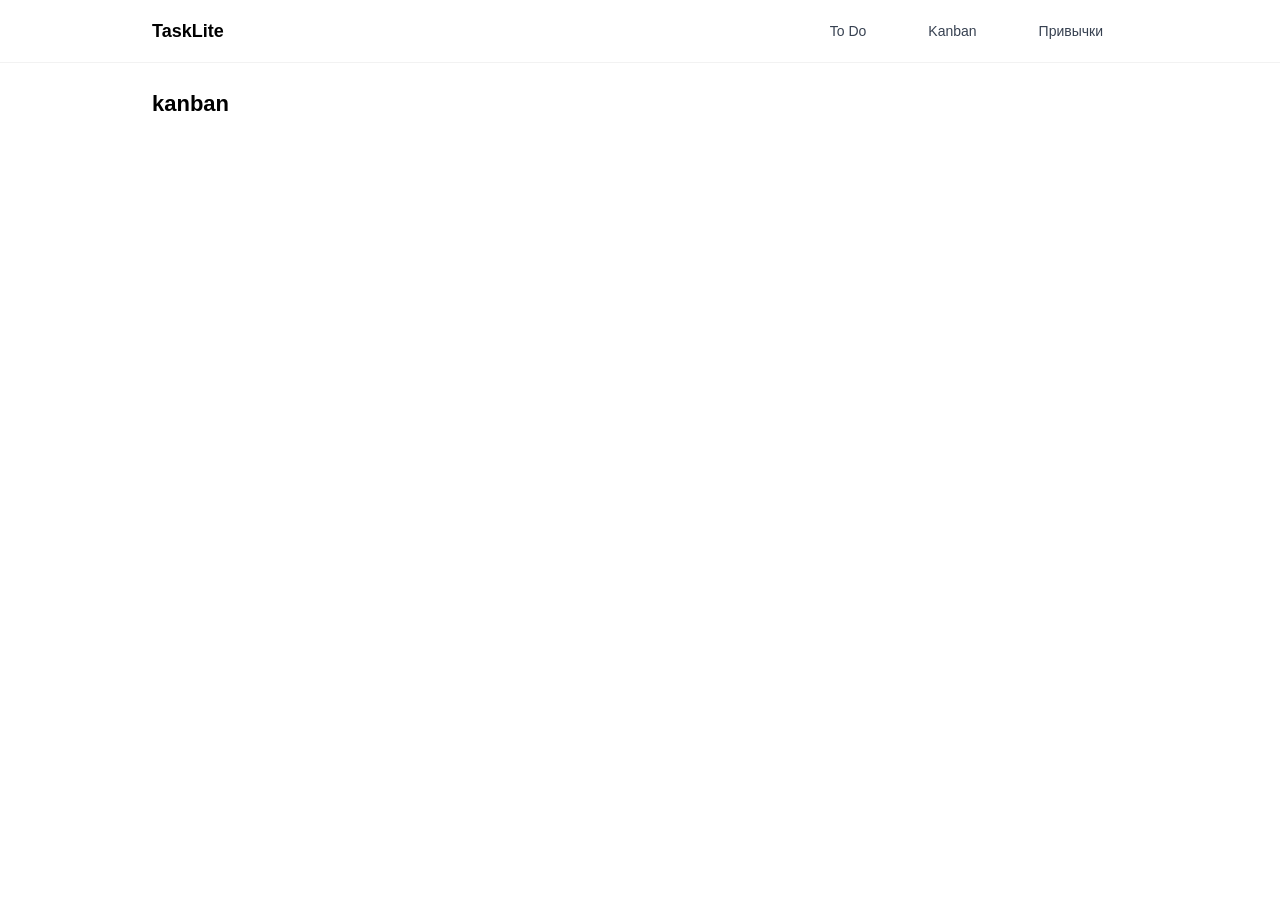
==== objects/kanban.html @ 510a9640 "commit.1" ====
<!DOCTYPE html>
<html lang="ru">
  <head>
      <meta charset="utf-8">
      <meta name="viewport" content="width-device-width, initial-scale-1" />
      <title>TaskLite - kanban</title>
      <link rel="stylesheet" href="css/style.css" /> 
  </head>
  <body class="kanban">
      <header class="header">
         <div class="container header_container">
             <div class="header_title">TaskLite</div>
             <nav class="tabs">
                  <a href="index.html" class="tab">To Do</a>
                  <a href="kanban.html" class="tab active">Kanban</a>
                  <a href="habist.html" class="tab">Привычки</a>
             </nav>
         </div>
      </header>
      <main class="container">
        <h1 class="page-title">kanban</h1>
      </main>
  </body>    
</html>
---- objects/css/style.css ----
/* ===== БАЗА: контейнеры, типографика =====*/
*{box-sizing: border-box;}
html, body{
    margin: 0;
    font-family: "Inter", sans-serif;
    height: 100%;
}
.container{
    max-width: 1024px;
    margin: 0 auto;
    padding: 0 24px;
}

/* Шапка */
.header{
    position: sticky;
    top: 0;
    z-index: 10;
    border-bottom: 1px solid rgba(0, 0, 0, 0.05);
    background: rgba(255, 255, 255, 0.65);
}
.header_container{
    display: flex;
    align-items: center;
    justify-content: space-between;
    padding-top: 14px;
    padding-bottom: 14px;
}
.header_title{
    font-size: 18px;
    font-weight: 700;
}
.tabs{
    display: flex;
    gap: 12px;
}
.tab{
    text-decoration: none;
    background-color: transparent;
    border: 1px solid transparent;
    border-radius: 8px;
    padding: 8px 24px;
    font-size: 14px;
    font-weight: 500;
    color: #374151;
    cursor: pointer;
}
.todo.tab.active{
    background: #e3ddf4;
    border: 1px solid rgba(126, 102, 205, 0.55);
    color: #7e66cd;
}
.todo{
    background:
    radial-gradient(1200px 900px at 20% 25%, #ebe6f5 0%, transparent 60%)
    radial-gradient(1200px 900px at 80% 35%, #f6eee4 0%, transparent 60%)
    radial-gradient(1200px 900px at 20% 25%, #e6eef6 0%, transparent 60%)
    linear-gradient(#f6f3f9, #fbfaf8);
    background-attachment: fixed;
}
.task{
    padding: 10px 12px;
    border: 1px solid rgba(30, 10, 60, 0.12);
    border-radius: 8px;
    background: #fff;
    margin-bottom: 15px;
    display: flex;
    align-items: center;
    justify-content: space-between;
    gap: 8px;
}
.task_title{
    font-size: 14px;
    font-weight: 700;
    margin-bottom: 4px;
    color: #221c2a;
}
.task_meta{
    font-size: 12px;
    color: #8a8398;
}
.task_actioms{
    display: flex;
    align-items: center;
    gap: 8px;
}
.page-title{
    font-size: 22px;
    font-weight: 600;
    margin: 28px 0 20px;
}
.tabs_item{
    padding: 10px 15px;
    border: 1px solid rgba(30, 10, 60, 0.12);
    border-radius: 8px;
    font-size: 14px;
    font-weight: 500;
    background: fff;
    color: #5e5472;
    cursor: pointer;
    transition: background .2s, color .2s, border-color .2s;
}
.tabs_item:hover{
    background: #f6f4ff;
    border-color: rgba(30, 10, 60, 0.2);
    color: #635cc6;
}
.tabs_item--active{
    background: #efeaff;
    border-color: #cfc6f5;
    color: #735cc6;
}
.tooldar_sort{
    padding: 10px 28px 10px 10px;
    font-size: 14px;
    border: 1px solid rgba(30, 10, 60, 0.12);
    border-radius: 8px;
    background: #fff;
    font-weight: 500;
    color: #5e5472;
}
.tasks_action:hover {
    background: #f6f4ff;
    border-color: rgba(30, 10, 60, 0.2);
    box-shadow: 0 6px 12px rgba(126, 102, 205, 0.18);
}
.task_action:focus-visible {
    outline: none;
    box-shadow: 0 0 0 3px rgba(126, 102, 205, 0.22);
}
.task_action:active {
    transform: translateY(1px);
}
.task_icon {
    width: 14px;
    height: 14px;
    display: block;
}
.input--error{
    border-color: #cb6ecb;
    box-shadow: 0 0 4px rgba(203, 110, 110, 0.3);
}
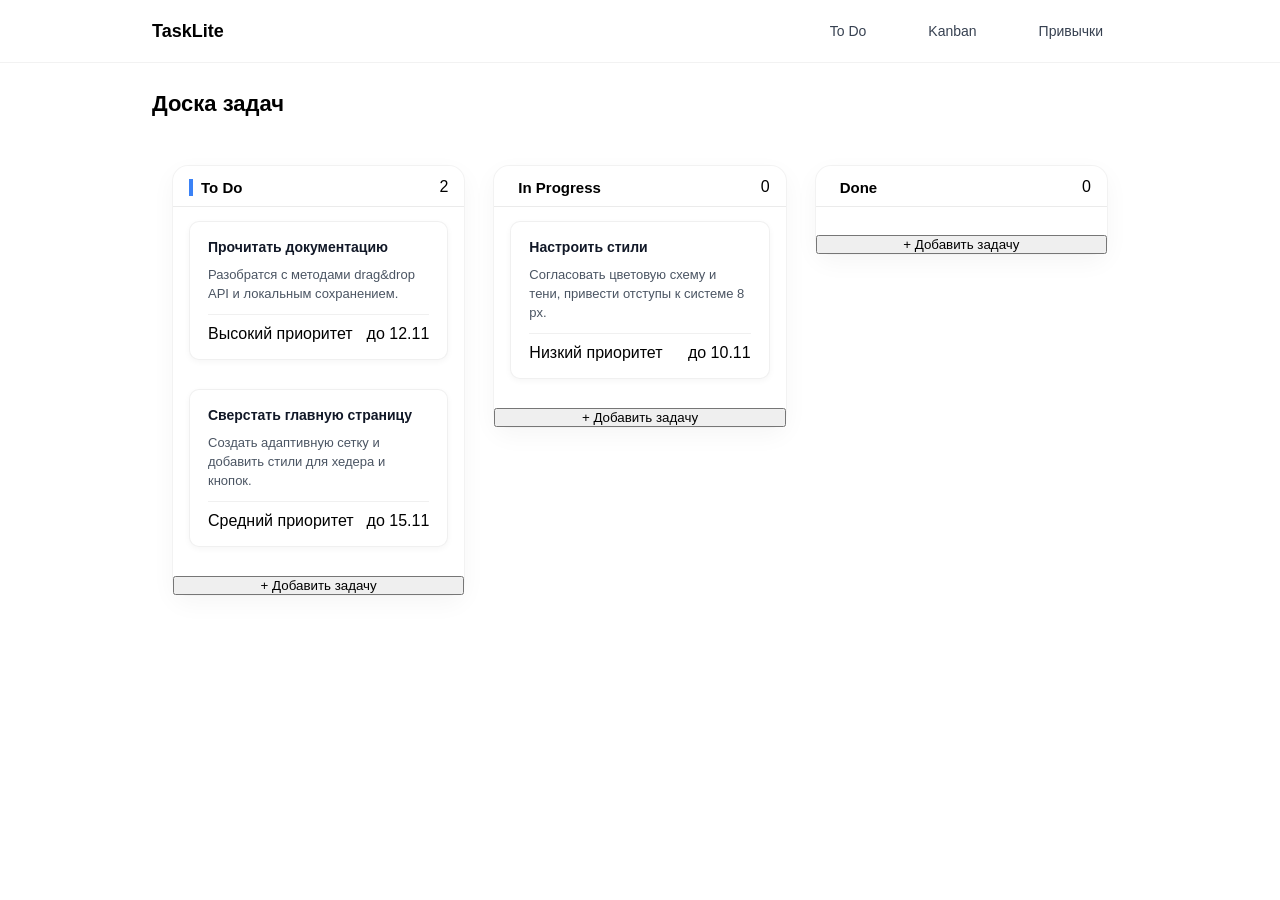
==== commit 21ff053d: "Предпоследний комит" ====
--- a/objects/kanban.html
+++ b/objects/kanban.html
@@ -1,24 +1,85 @@
 <!DOCTYPE html>
 <html lang="ru">
-  <head>
-      <meta charset="utf-8">
-      <meta name="viewport" content="width-device-width, initial-scale-1" />
-      <title>TaskLite - kanban</title>
-      <link rel="stylesheet" href="css/style.css" /> 
-  </head>
-  <body class="kanban">
-      <header class="header">
-         <div class="container header_container">
-             <div class="header_title">TaskLite</div>
-             <nav class="tabs">
-                  <a href="index.html" class="tab">To Do</a>
-                  <a href="kanban.html" class="tab active">Kanban</a>
-                  <a href="habist.html" class="tab">Привычки</a>
-             </nav>
-         </div>
-      </header>
-      <main class="container">
-        <h1 class="page-title">kanban</h1>
-      </main>
-  </body>    
+    <head>
+        <meta charset="utf-8"/>
+        <meta name="vieport" content="width-device-width, initial-scale-1"/>
+        <title>TaskLite - Kanban</title>
+        <link rel="stylesheet" href="css/style.css"/>
+        <link rel="stylesheet" href="css/media.css"/>
+    </head>
+    <body class="kanban">
+        <header class="header">
+            <div class="container header_container">
+                <div class="header_title">TaskLite</div>
+                <nav class="tabs">
+                    <a href="index.html" class="tab">To Do</a>
+                    <a href="kanban.html" class="tab active">Kanban</a>
+                    <a href="habits.html" class="tab">Привычки</a>
+                </nav>    
+            </div>
+        </header>
+        <main class="container">
+            <h1 class="page-title">Доска задач</h1>
+            <div class="board">
+
+                <div class="column" data-status="todo">
+                    <div class="column_header">
+                        <h2>To Do</h2>
+                        <span class="column_count">2</span>
+                    </div>
+                    <div class="task-list">
+                        <article class="task kanban">
+                            <h3 class="task_title">Прочитать документацию</h3>
+                            <p class="task_desc">Разобратся с методами drag&amp;drop API и 
+                                локальным сохранением.</p>
+                                <footer class="task_footer">
+                                    <span class="task_label high">Высокий приоритет</span>
+                                    <span class="task_date">до 12.11</span>
+                                </footer>
+                        </article>
+                        <article class="task kanban">
+                            <h3 class="task_title">Сверстать главную страницу</h3>
+                            <p class="task_desc">Создать адаптивную сетку и 
+                                добавить стили для хедера и кнопок.</p>
+                                <footer class="task_footer">
+                                    <span class="task_label medium">Средний приоритет</span>
+                                    <span class="task_date">до 15.11</span>
+                                </footer>
+                        </article>
+                    </div>
+                    <button class="add-task">+ Добавить задачу</button>
+                    </div>
+                    
+                    <div class="column">
+                    <div class="column_header">
+                        <h2>In Progress</h2>
+                        <span class="column_count">0</span>
+                    </div>
+                    <div class="task-list">
+                        <article class="task kanban">
+                            <h3 class="task_title">Настроить стили</h3>
+                            <p class="task_desc">Согласовать цветовую схему и тени,
+                                привести отступы к системе 8 px.</p>
+                                <footer class="task_footer">
+                                    <span class="task_label low">Низкий приоритет</span>
+                                    <span class="task_date">до 10.11</span>
+                                </footer>
+                        </article>
+                    </div>
+                    <button class="add-task">+ Добавить задачу</button>
+                    </div> 
+
+                    <div class="column">
+                    <div class="column_header">
+                        <h2>Done</h2>
+                        <span class="column_count">0</span>
+                    </div>
+                    <div class="task-list"></div>
+                    <button class="add-task">+ Добавить задачу</button>
+                    </div> 
+                
+                </div>
+        </main>
+        <script scr="kanban.js"></script>
+    </body>
 </html>
--- a/objects/css/style.css
+++ b/objects/css/style.css
@@ -139,4 +139,212 @@
 .input--error{
     border-color: #cb6ecb;
     box-shadow: 0 0 4px rgba(203, 110, 110, 0.3);
+}
+
+
+/* ====Сброс стилей ====*/
+* {
+    margin: 0;
+    padding: 0;
+}
+ul,
+ol {
+    list-style: none;
+}
+a {
+    text-decoration: none;
+    color: inherit;
+}
+img {
+    max-width: 100%;
+    height: auto;
+    display: block;
+}
+.header_logo{
+    display: inline-block;
+}
+.header_link{
+    display: inline-block;
+}
+.header_icon{
+    display: inline-block;
+}
+.card_wrapp{
+    background-color: #0b1919;
+    background-position: center;
+    background-repeat: no-repeat;
+    padding: 30px 16px;
+    width: 255px;
+    height: 180px;
+}
+/*--- модификатор первой карточки---*/
+.card--plant{
+    background-image: URL("/Images/new-house.svg");
+}
+.hero{
+    width: 1440px;
+    height: 550px;
+    background: linear-gradient(rgba(29,47,48,0,7),
+    rgba(29,47,0,7), url("/Images/new-house.svg") center/cover no-repeat)
+}
+
+
+
+
+
+
+.page-title{
+    font-size: 22px;
+    font-weight: 600;
+    margin: 28px 0 28px;
+}
+.tabs_item{
+    padding: 10px 15px;
+    border: 1px solid rgba(30, 10, 60, 0.12);
+    border-start-end-radius: 8px;
+    font-size: 14px;
+    font-weight: 500;
+    background: #fff;
+    color: #5e5472;
+    cursor: pointer;
+    transition: background .2s, color .2s, border-color .2s;
+}
+.tabs_item:hover{
+    background: #f6f4ff;
+    border-color: rgba(30, 10, 60, 0.2);
+    color: #735cc6;
+}
+.toolbar_sort{
+    padding: 10px 28px 10px 10px;
+    font-size: 14px;
+    border: 1px solid rgba(30, 10, 60, 0.12);
+    border-radius: 8px;
+    background: #fff;
+    font-weight: 500;
+    color: #5e5472;
+}
+.board{
+    display: flex;
+    gap: 28px;
+    justify-content: center;
+    align-items: flex-start;
+    max-width: 1200px;
+    margin: 0 auto;
+    padding: 20px;
+}
+.column{
+    background: rgba(255, 255, 255, 0.9);
+    backdrop-filter: blur(8px);
+    border: 1px solid rgba(0, 0, 0, 0.05);
+    border-radius: 16px;
+    width: 320px;
+    display: flex;
+    flex-direction: column;
+    box-shadow: 0 8px 24px rgba(0, 0, 0, 0.04);
+}
+.column_header{
+    display: flex;
+    justify-content: space-between;
+    align-items: center;
+    padding: 12px 16px 10px;
+    border-bottom: 1px solid rgba(0, 0, 0, 0.08);
+}
+.column_header h2{
+    font-size: 15px;
+    font-weight: 600;
+    padding-left: 8px;
+}
+.column-count{
+    font-size: 13px;
+    color: #64748b;
+}
+
+.column[data-status="todo"] .column_header h2{
+    border-left: 4px solid #3b82f6;
+}
+.column[data-status="in-progress"] .column_header h2{
+    border-left: 4px solid #eab308;
+}
+.column[data-status="done"] .column_header h2{
+    border-left: 4px solid #a78bfa;
+}
+
+.task-list{
+    display: flex;
+    flex-direction: column;
+    gap: 14px;
+    padding: 14px 16px;
+}
+.task.kanban{
+    background: #ffffff;
+    border: 1px solid rgba(0, 0, 0, 0.06);
+    border-radius: 10px;
+    padding: 16px 18px;
+    box-shadow: 0 2px 6px rgba(0, 0, 0, 0.04);
+    display: flex;
+    flex-direction: column;
+    gap: 10px;
+    align-items: flex-start;
+    transition: box-shadow 0.2s, transform 0.15s;
+    cursor: grab;
+}
+.task.kanban:hover{
+    transform: translateY(-1px);
+    box-shadow: 0 4px 12px rgba(0, 0, 0, 0.08);
+}
+.task_title{
+    font-size: 14px;
+    font-weight: 600;
+    color: #111827;
+    margin: 0;
+    line-height: 1.3;
+}
+.task_desc{
+    font-size: 13px;
+    color: #4b5563;
+    line-height: 1.45;
+    margin: 0;
+    word-wrap: break-word;
+    border-bottom: 1px solid rgba(0, 0, 0, 0.06);
+    padding-bottom: 10px;
+}
+.task_footer{
+    display: flex;
+    justify-content: space-between;
+    align-items: center;
+    width: 100%;
+}
+.task.kanban.dragging {
+  opacity: 0.6;
+  transform: scale(0.98);
+  cursor: grabbing;
+  box-shadow: 0 4px 14px rgba(0, 0, 0, 0.12);
+}
+.column.drag-over {
+   background: rgba(255, 255, 255, 0.95);
+   box-shadow: 0px 16px 32px 9px rgba(255, 255, 255, 0.2);
+   border-color: rgba(37, 99, 235, 0.3);
+   transition: box-shadow 0.2s, background 0.2s, border-color 0.2s;
+}
+.column.drag-over .column__header h2 {
+  border-left-color: #2563eb;
+}
+
+/* цвета для кнопок*/
+.task {
+  background-color: #fff9c4; 
+  border-left: 4px solid #fbc02d;
+  transition: background-color 0.2s;
+}
+
+/* Выполненная задача */
+.task--done {
+  background-color: #c8e6c9; 
+  border-left-color: #388e3c;
+  opacity: 0.8;
+}
+
+/* При наведении чуть темнее для обоих */
+.task:hover {
+  filter: brightness(0.98);
 }
--- a/objects/css/media.css
+++ b/objects/css/media.css
@@ -0,0 +1,80 @@
+@media(max-width: 1025px){
+    .container{
+        max-width: 1024px;
+        padding-left: 100px;
+        padding-right: 100px;
+    }
+    .cards{
+        display: flex;
+        overflow-x: auto;
+        scroll-snap-type: x mandatory;
+        gap: 16px;
+    }
+    .card{
+        flex: 0 0 100%; /* каждая карточка занимает всю ширину*/
+        scroll-snap-align: start; /* прилипает к краю при прокрутке*/
+    }
+    .artifacts_content{
+        flex-direction: column;
+    }
+}
+@media (max-width: 768px){
+    .container{
+        max-width: 768px;
+        padding-left: 50px;
+        padding-right: 50px;
+    }
+    .nav_list{
+        display: none;
+    }
+}
+@media (max-width: 430px){
+    .container{
+        max-width: 430px;
+        padding-left: 32px;
+        padding-right: 32px;
+    }
+    .hero_title{
+        font-size: 48px; /*вместо 60пх*/
+    }
+    .hero_decsr{
+        display: none;
+    }
+    .hero_conteiner{
+        padding-top: 50;
+        padding-bottom: 50px;
+    }
+    .hero{
+        margin-bottom: 60px; /* меньше воздуха между секциями*/
+    }
+    .support_title{
+        margin-bottom: 45px; /*заголовок ближе к форме*/
+    }
+    .pagination{
+        margin-top: 16px; /*чтобы небыло слишком далеко от карточек*/
+    }
+    .header_icons{
+        gap: 32px;
+    }
+    .artifacts_galarry{
+        width: 255px;
+        overflow-x: auto; /*горизонтальная прокрутка*/
+        overflow-y: hidden; /**вертикальная не нужна*/
+    }
+    .artefacts-gallary img{
+        display: block;
+        width: auto;
+        height: auto;
+        max-width: none;
+        max-height: none;
+    }
+    .support_descr{
+        display: none;
+    }
+    .support_input{
+        min-width: 255px;
+    }
+    .support_btn{
+        padding: 12px 17px;
+    }
+}
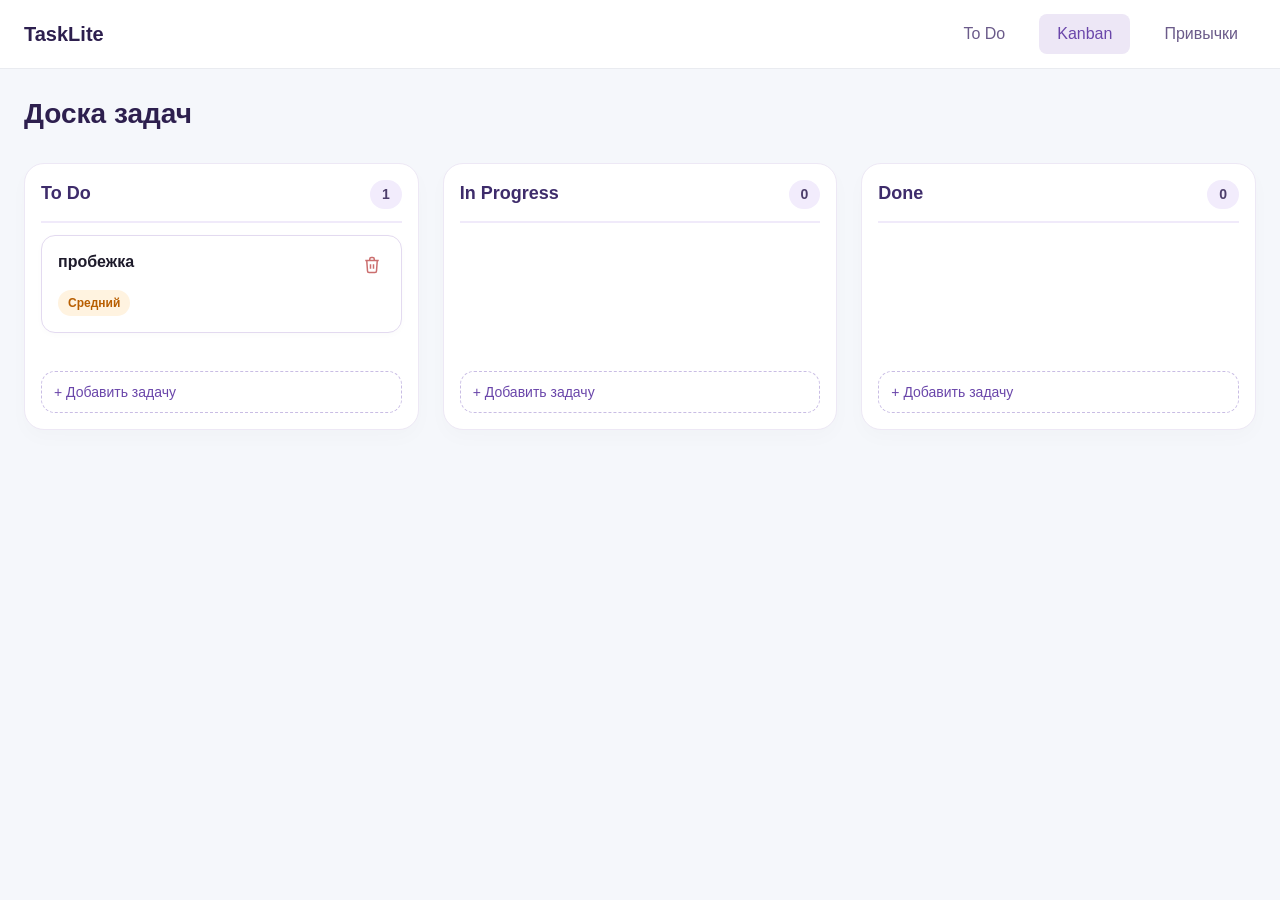
==== commit 0d7a4d7a: "Последний коммит" ====
--- a/objects/kanban.html
+++ b/objects/kanban.html
@@ -1,85 +1,57 @@
 <!DOCTYPE html>
 <html lang="ru">
-    <head>
-        <meta charset="utf-8"/>
-        <meta name="vieport" content="width-device-width, initial-scale-1"/>
-        <title>TaskLite - Kanban</title>
-        <link rel="stylesheet" href="css/style.css"/>
-        <link rel="stylesheet" href="css/media.css"/>
-    </head>
-    <body class="kanban">
-        <header class="header">
-            <div class="container header_container">
-                <div class="header_title">TaskLite</div>
-                <nav class="tabs">
-                    <a href="index.html" class="tab">To Do</a>
-                    <a href="kanban.html" class="tab active">Kanban</a>
-                    <a href="habits.html" class="tab">Привычки</a>
-                </nav>    
-            </div>
+<head>
+  <meta charset="UTF-8">
+  <meta name="viewport" content="width=device-width, initial-scale=1.0">
+  <title>TaskLite – Канбан</title>
+  <link rel="stylesheet" href="css/kanban.style.css">
+</head>
+<body>
+  <header class="header">
+    <div class="container header_container">
+      <div class="header_title">TaskLite</div>
+      <nav class="tabs">
+        <a href="index.html" class="tab">To Do</a>
+        <a href="kanban.html" class="tab active">Kanban</a>
+        <a href="habits.html" class="tab">Привычки</a>
+      </nav>
+    </div>
+  </header>
+
+  <main class="container">
+    <h1 class="page-title">Доска задач</h1>
+    <div class="kanban-board">
+      <!-- Колонка To Do -->
+      <section class="column" data-status="todo">
+        <header class="column__header">
+          <h2>To Do</h2>
+          <span class="column__count">0</span>
         </header>
-        <main class="container">
-            <h1 class="page-title">Доска задач</h1>
-            <div class="board">
+        <div class="task-list"></div>
+        <button class="add-task" type="button">+ Добавить задачу</button>
+      </section>
 
-                <div class="column" data-status="todo">
-                    <div class="column_header">
-                        <h2>To Do</h2>
-                        <span class="column_count">2</span>
-                    </div>
-                    <div class="task-list">
-                        <article class="task kanban">
-                            <h3 class="task_title">Прочитать документацию</h3>
-                            <p class="task_desc">Разобратся с методами drag&amp;drop API и 
-                                локальным сохранением.</p>
-                                <footer class="task_footer">
-                                    <span class="task_label high">Высокий приоритет</span>
-                                    <span class="task_date">до 12.11</span>
-                                </footer>
-                        </article>
-                        <article class="task kanban">
-                            <h3 class="task_title">Сверстать главную страницу</h3>
-                            <p class="task_desc">Создать адаптивную сетку и 
-                                добавить стили для хедера и кнопок.</p>
-                                <footer class="task_footer">
-                                    <span class="task_label medium">Средний приоритет</span>
-                                    <span class="task_date">до 15.11</span>
-                                </footer>
-                        </article>
-                    </div>
-                    <button class="add-task">+ Добавить задачу</button>
-                    </div>
-                    
-                    <div class="column">
-                    <div class="column_header">
-                        <h2>In Progress</h2>
-                        <span class="column_count">0</span>
-                    </div>
-                    <div class="task-list">
-                        <article class="task kanban">
-                            <h3 class="task_title">Настроить стили</h3>
-                            <p class="task_desc">Согласовать цветовую схему и тени,
-                                привести отступы к системе 8 px.</p>
-                                <footer class="task_footer">
-                                    <span class="task_label low">Низкий приоритет</span>
-                                    <span class="task_date">до 10.11</span>
-                                </footer>
-                        </article>
-                    </div>
-                    <button class="add-task">+ Добавить задачу</button>
-                    </div> 
+      <!-- Колонка In Progress -->
+      <section class="column" data-status="in-progress">
+        <header class="column__header">
+          <h2>In Progress</h2>
+          <span class="column__count">0</span>
+        </header>
+        <div class="task-list"></div>
+        <button class="add-task" type="button">+ Добавить задачу</button>
+      </section>
 
-                    <div class="column">
-                    <div class="column_header">
-                        <h2>Done</h2>
-                        <span class="column_count">0</span>
-                    </div>
-                    <div class="task-list"></div>
-                    <button class="add-task">+ Добавить задачу</button>
-                    </div> 
-                
-                </div>
-        </main>
-        <script scr="kanban.js"></script>
-    </body>
+      <!-- Колонка Done -->
+      <section class="column" data-status="done">
+        <header class="column__header">
+          <h2>Done</h2>
+          <span class="column__count">0</span>
+        </header>
+        <div class="task-list"></div>
+        <button class="add-task" type="button">+ Добавить задачу</button>
+      </section>
+    </div>
+  </main>
+  <script src="kanban.js"></script>
+</body>
 </html>
--- a/objects/css/kanban.style.css
+++ b/objects/css/kanban.style.css
@@ -0,0 +1,231 @@
+/* Сброс */
+* {
+  margin: 0;
+  padding: 0;
+  box-sizing: border-box;
+}
+
+body {
+  font-family: 'Inter', 'Segoe UI', sans-serif;
+  background: #f5f7fb;
+  color: #1e1e2f;
+  line-height: 1.5;
+  min-height: 100vh;
+}
+
+.container {
+  max-width: 1280px;
+  margin: 0 auto;
+  padding: 0 24px;
+}
+
+/* Шапка */
+.header {
+  background: white;
+  border-bottom: 1px solid #e9ebf0;
+  padding: 14px 0;
+  margin-bottom: 24px;
+}
+.header_container {
+  display: flex;
+  align-items: center;
+  justify-content: space-between;
+}
+.header_title {
+  font-size: 20px;
+  font-weight: 700;
+  color: #2d1f4e;
+}
+.tabs {
+  display: flex;
+  gap: 16px;
+}
+.tab {
+  text-decoration: none;
+  font-weight: 500;
+  color: #6b5b8a;
+  padding: 8px 18px;
+  border-radius: 8px;
+  transition: all 0.2s;
+  background: transparent;
+}
+.tab.active {
+  background: #ede7f6;
+  color: #6a46aa;
+}
+.tab:hover {
+  background: #f2ecfc;
+}
+
+/* Заголовок страницы */
+.page-title {
+  font-size: 28px;
+  font-weight: 700;
+  margin-bottom: 28px;
+  color: #2d1f4e;
+}
+
+/* Доска */
+.kanban-board {
+  display: flex;
+  gap: 24px;
+  align-items: flex-start;
+  flex-wrap: wrap;
+}
+
+/* Колонка */
+.column {
+  flex: 1;
+  min-width: 300px;
+  background: white;
+  border-radius: 20px;
+  padding: 16px;
+  box-shadow: 0 8px 20px rgba(0, 0, 0, 0.02);
+  border: 1px solid #ede8f5;
+  transition: box-shadow 0.2s, border-color 0.2s;
+}
+
+.column__header {
+  display: flex;
+  align-items: baseline;
+  justify-content: space-between;
+  padding-bottom: 12px;
+  margin-bottom: 12px;
+  border-bottom: 2px solid #f0eafa;
+}
+.column__header h2 {
+  font-size: 18px;
+  font-weight: 600;
+  color: #3e2c6b;
+}
+.column__count {
+  background: #f2ecfc;
+  color: #4d3e6b;
+  font-weight: 600;
+  padding: 4px 12px;
+  border-radius: 40px;
+  font-size: 14px;
+}
+
+/* Список задач */
+.task-list {
+  display: flex;
+  flex-direction: column;
+  gap: 12px;
+  min-height: 120px;
+  margin-bottom: 16px;
+}
+
+/* Карточка задачи */
+.task {
+  background: white;
+  border: 1px solid #e3daf0;
+  border-radius: 14px;
+  padding: 16px;
+  box-shadow: 0 2px 6px rgba(0, 0, 0, 0.02);
+  cursor: grab;
+  transition: box-shadow 0.2s, transform 0.1s;
+  display: flex;
+  flex-direction: column;
+  gap: 8px;
+}
+.task__header {
+  display: flex;
+  align-items: flex-start;
+  justify-content: space-between;
+}
+.task__delete {
+  background: none;
+  border: none;
+  cursor: pointer;
+  padding: 4px;
+  border-radius: 6px;
+  display: flex;
+  align-items: center;
+  justify-content: center;
+  transition: background 0.2s;
+}
+.task__delete:hover {
+  background: #f0eafa;
+}
+.task__delete svg {
+  width: 18px;
+  height: 18px;
+}
+.task:hover {
+  box-shadow: 0 8px 16px rgba(106, 70, 170, 0.08);
+  border-color: #cbbef0;
+  transform: translateY(-1px);
+}
+.task.dragging {
+  opacity: 0.5;
+  cursor: grabbing;
+}
+.task__title {
+  font-size: 16px;
+  font-weight: 600;
+  color: #1e1b2b;
+  line-height: 1.3;
+}
+.task__desc {
+  font-size: 14px;
+  color: #5a4f72;
+  line-height: 1.45;
+  padding-bottom: 8px;
+  border-bottom: 1px solid #f0eafa;
+}
+.task__footer {
+  display: flex;
+  align-items: center;
+  justify-content: space-between;
+  margin-top: 4px;
+}
+.task__label {
+  display: inline-block;
+  padding: 4px 10px;
+  border-radius: 30px;
+  font-size: 12px;
+  font-weight: 600;
+}
+.task__label.high {
+  background: #fdeded;
+  color: #c13b3b;
+}
+.task__label.medium {
+  background: #fff3e0;
+  color: #b85e00;
+}
+.task__label.low {
+  background: #e8f5e9;
+  color: #2e7d32;
+}
+.task__date {
+  font-size: 12px;
+  color: #8f8ba8;
+}
+
+/* Кнопка добавления */
+.add-task {
+  width: 100%;
+  background: transparent;
+  border: 1.5px dashed #c9bde4;
+  border-radius: 14px;
+  padding: 12px;
+  font-size: 14px;
+  font-weight: 500;
+  color: #6a46aa;
+  cursor: pointer;
+  transition: all 0.2s;
+  text-align: left;
+}
+.add-task:hover {
+  background: #f9f5ff;
+  border-color: #9f85d9;
+}
+
+/* Drag-over эффект */
+.column.drag-over {
+  background: #fbf9ff;
+  border-color: #9f85d9;
+  box-shadow: 0 0 0 3px rgba(106, 70, 170, 0.1);
+}
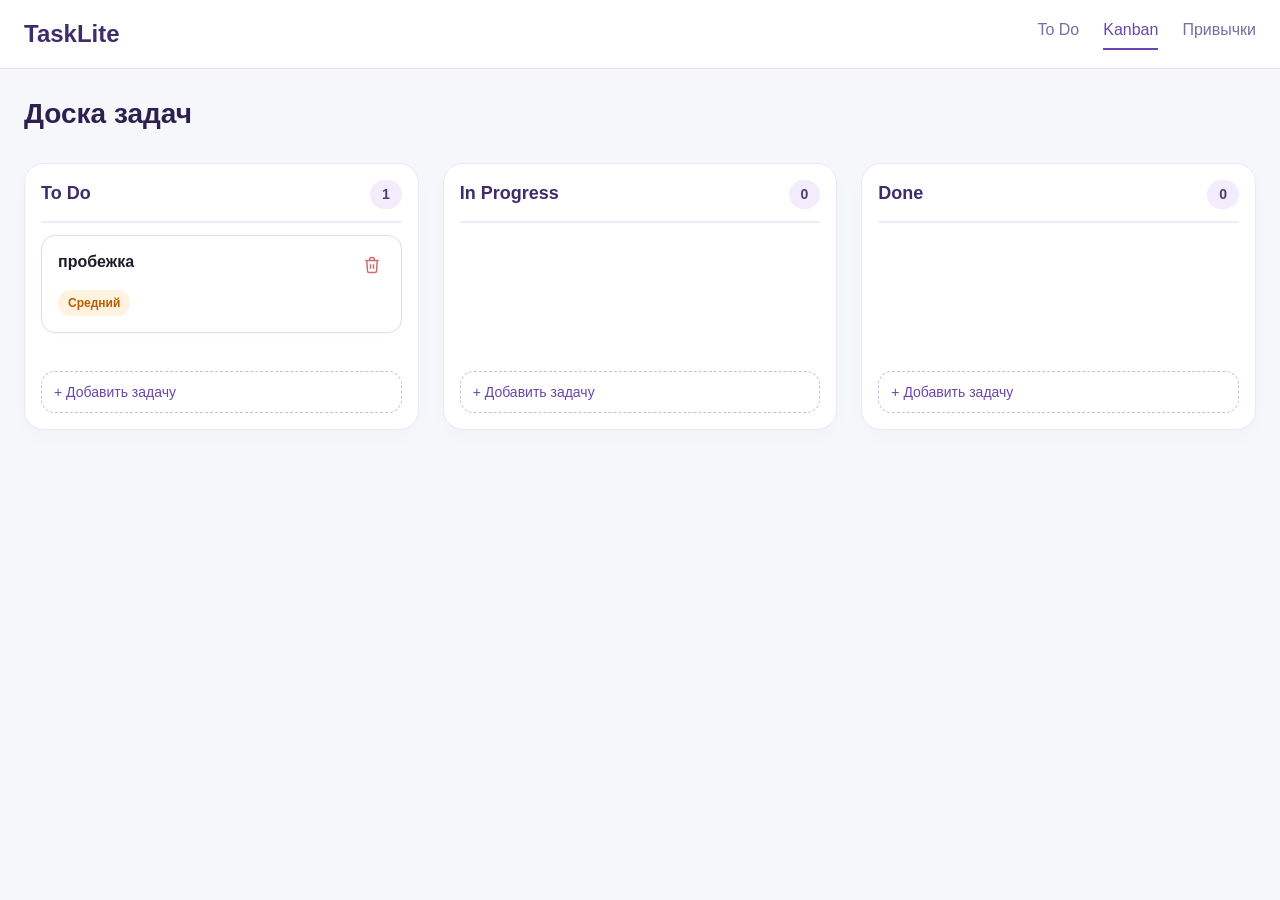
==== commit 970358c2: "доп комит для привычек, которые не нужны)" ====
--- a/objects/kanban.html
+++ b/objects/kanban.html
@@ -13,7 +13,7 @@
       <nav class="tabs">
         <a href="index.html" class="tab">To Do</a>
         <a href="kanban.html" class="tab active">Kanban</a>
-        <a href="habits.html" class="tab">Привычки</a>
+        <a href="habist.html" class="tab">Привычки</a>
       </nav>
     </div>
   </header>
--- a/objects/css/kanban.style.css
+++ b/objects/css/kanban.style.css
@@ -22,39 +22,46 @@
 /* Шапка */
 .header {
   background: white;
-  border-bottom: 1px solid #e9ebf0;
-  padding: 14px 0;
+  border-bottom: 1px solid #e3dff0;
+  padding: 16px 0;
   margin-bottom: 24px;
 }
+
 .header_container {
   display: flex;
   align-items: center;
   justify-content: space-between;
-}
+  max-width: 1280px;
+  margin: 0 auto;
+  padding: 0 24px;
+}
+
 .header_title {
-  font-size: 20px;
-  font-weight: 700;
-  color: #2d1f4e;
-}
+  font-size: 24px;
+  font-weight: 600;
+  color: #3e2c6b;
+}
+
 .tabs {
   display: flex;
-  gap: 16px;
-}
+  gap: 24px;
+}
+
 .tab {
   text-decoration: none;
   font-weight: 500;
-  color: #6b5b8a;
-  padding: 8px 18px;
-  border-radius: 8px;
-  transition: all 0.2s;
-  background: transparent;
-}
+  color: #7b6c9e;
+  padding-bottom: 6px;
+  border-bottom: 2px solid transparent;
+}
+
 .tab.active {
-  background: #ede7f6;
   color: #6a46aa;
-}
+  border-bottom-color: #6a46aa;
+}
+
 .tab:hover {
-  background: #f2ecfc;
+  color: #6a46aa;
 }
 
 /* Заголовок страницы */
